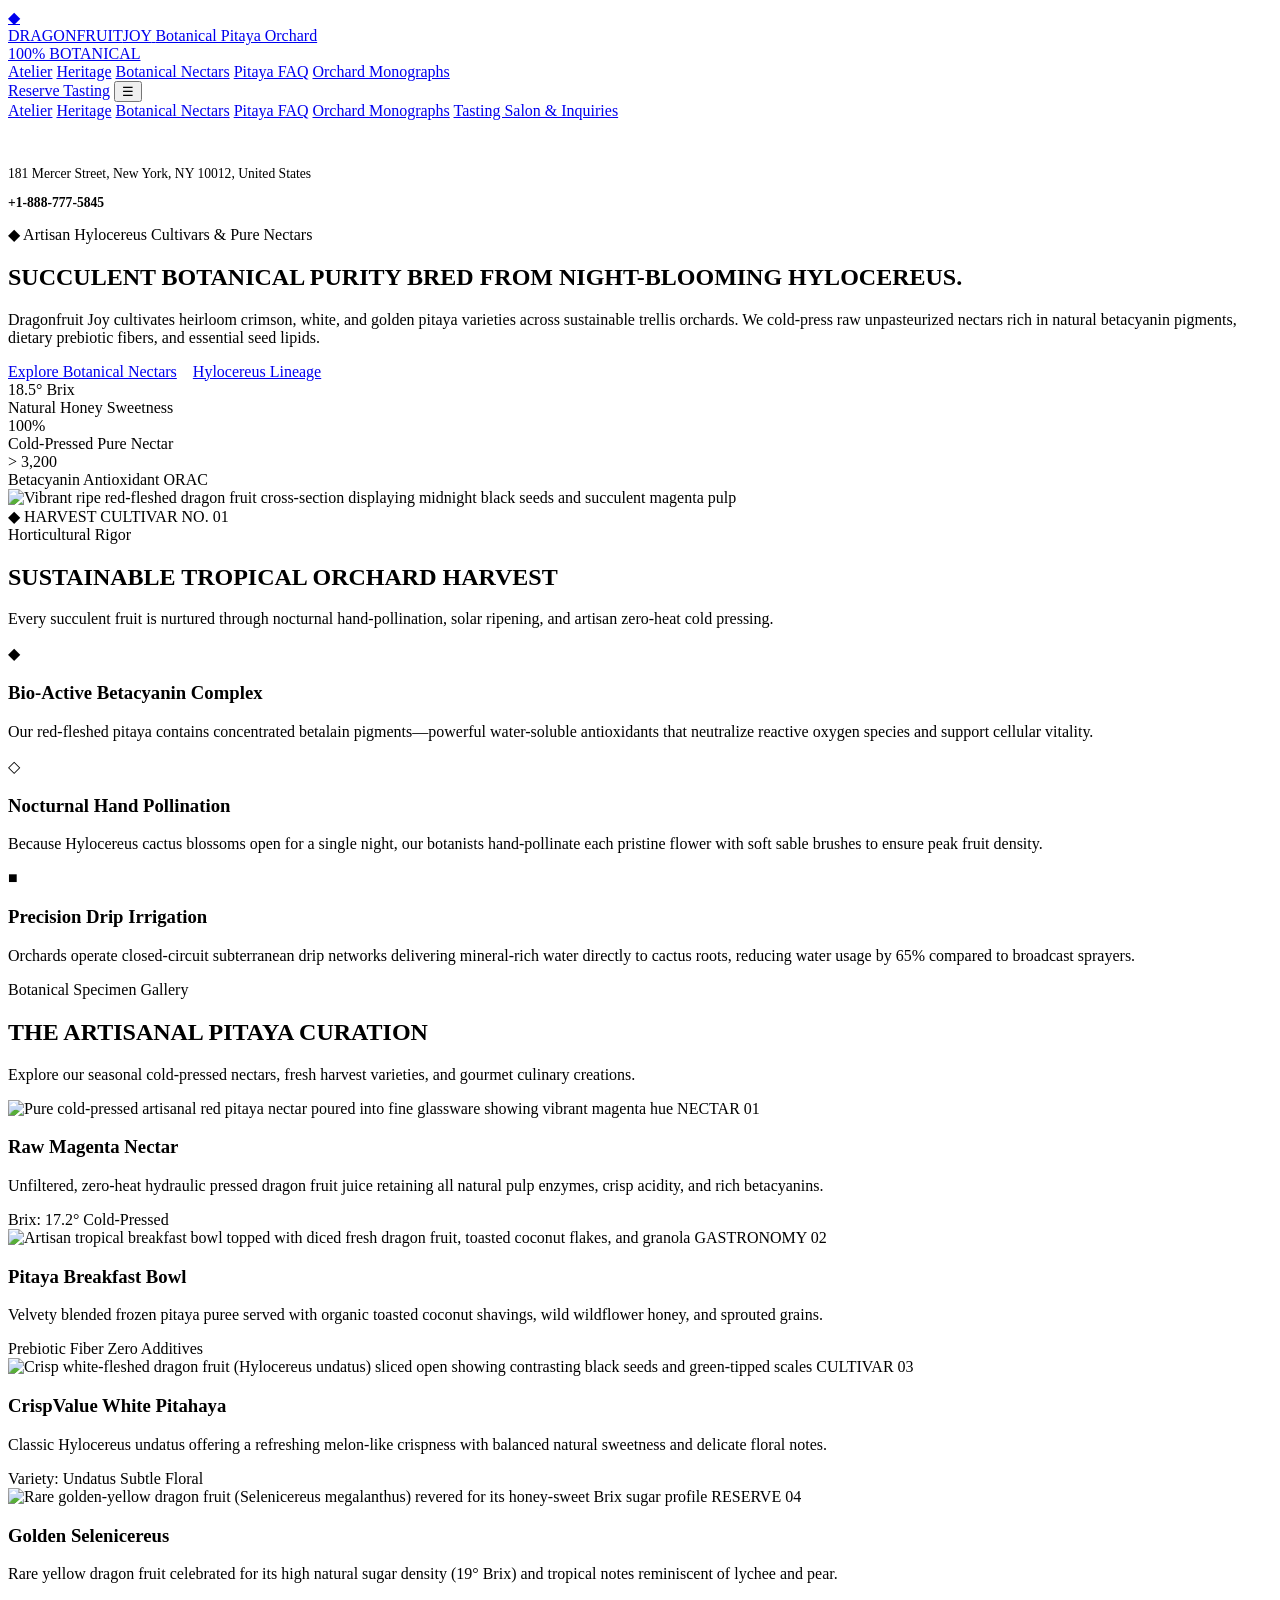
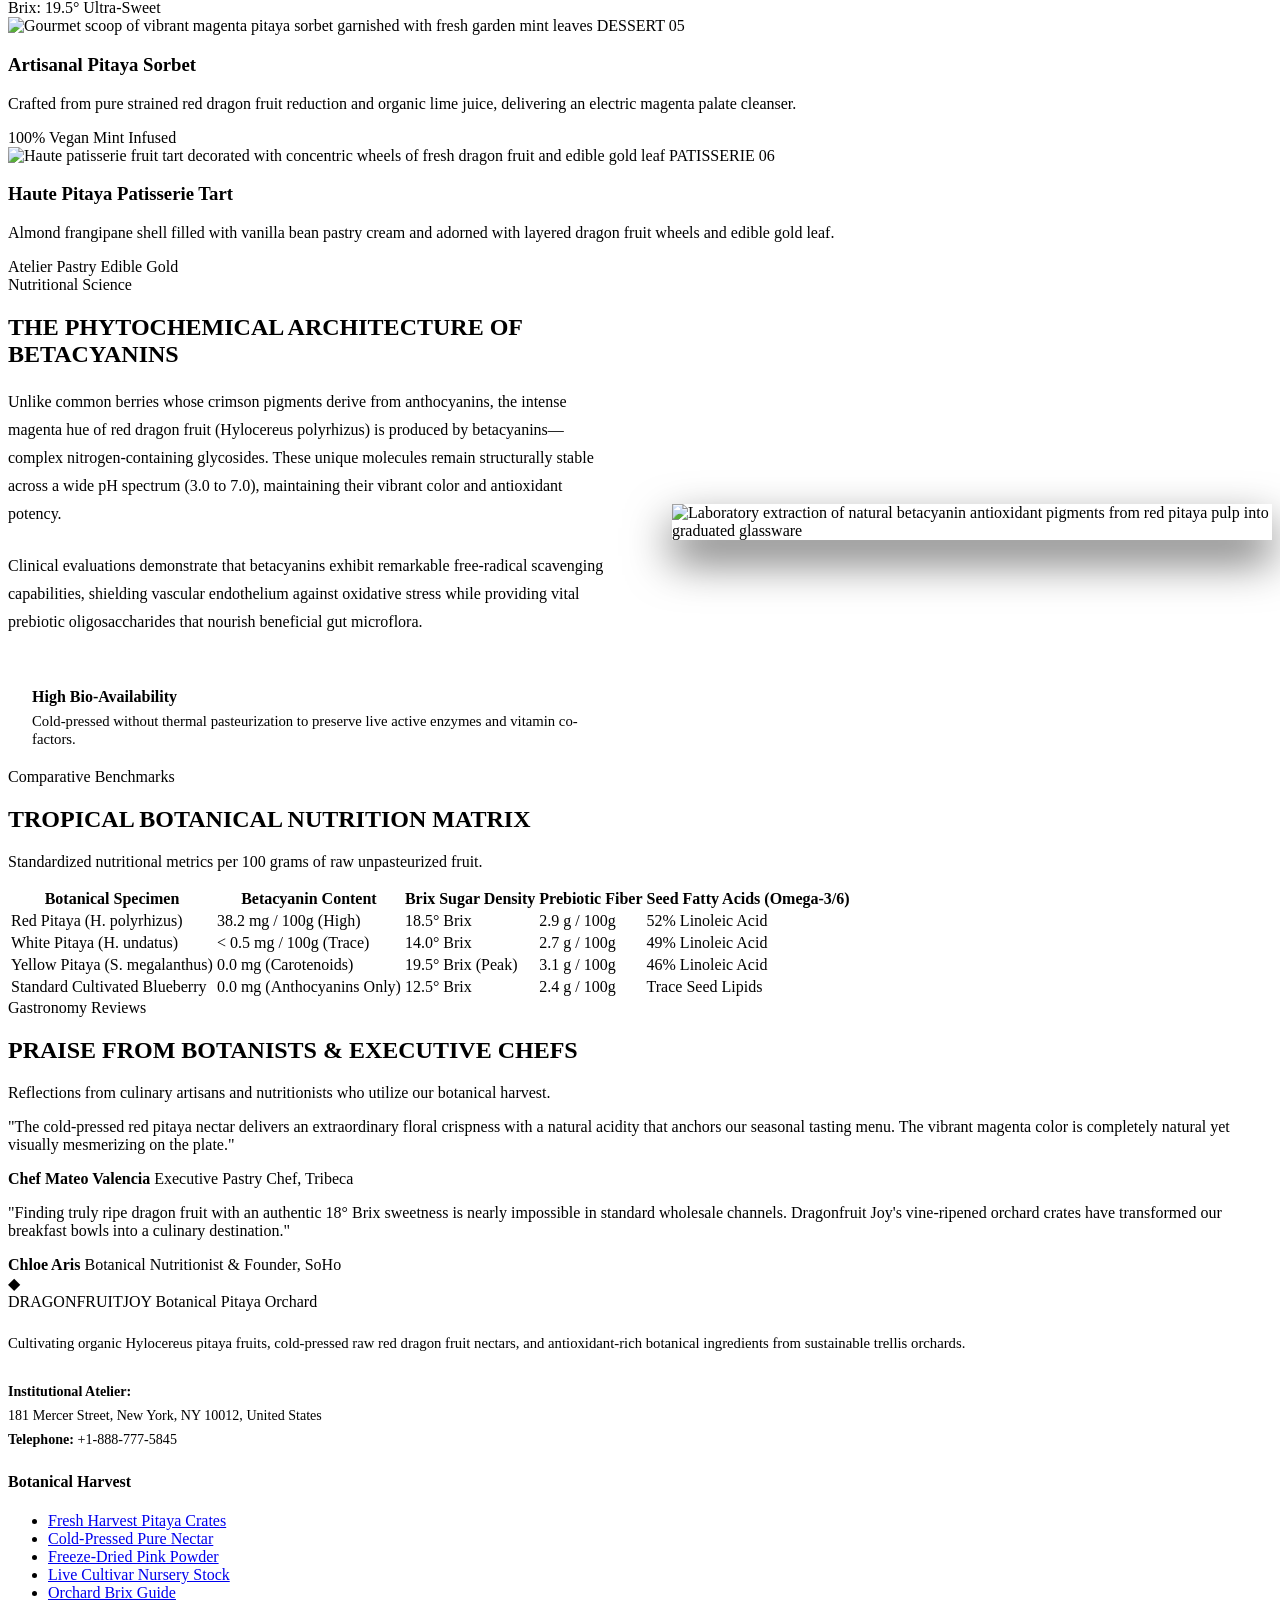
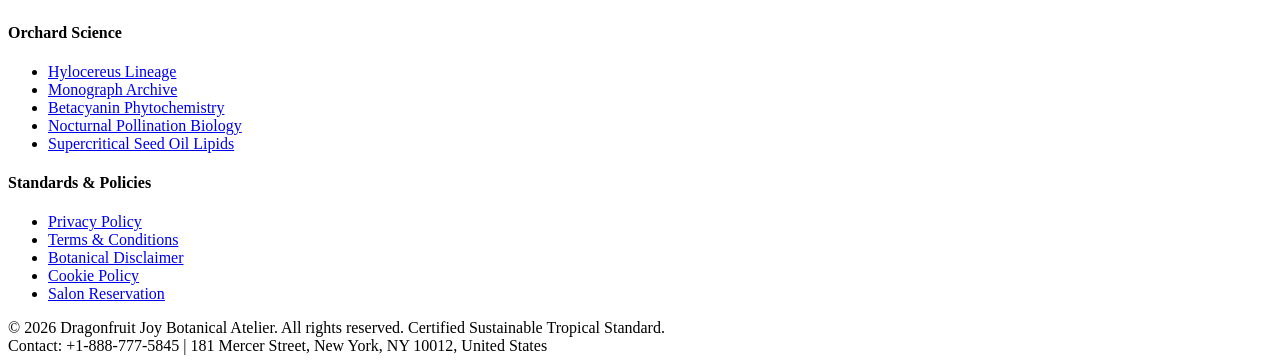
==== index.html @ 323fa417 "Add files via upload" ====
<!DOCTYPE html>
<html lang="en">
<head>
    <meta charset="UTF-8">
    <meta name="viewport" content="width=device-width, initial-scale=1.0">
    <title>Dragonfruit Joy | Organic Pitaya Nectars & Botanical Gastronomy</title>
    <meta name="description" content="Dragonfruit Joy crafts organic cold-pressed dragon fruit nectars, fresh Hylocereus pitaya harvest crates, and antioxidant-rich botanical ingredients.">
    <!-- Google tag (gtag.js) -->
<script async src="https://www.googletagmanager.com/gtag/js?id=G-0LY0HY7L01"></script>
<script>
  window.dataLayer = window.dataLayer || [];
  function gtag(){dataLayer.push(arguments);}
  gtag('js', new Date());
  gtag('config', 'G-0LY0HY7L01');
</script>
    <link rel="preconnect" href="https://fonts.googleapis.com">
    <link rel="preconnect" href="https://fonts.gstatic.com" crossorigin>
    <link href="https://fonts.googleapis.com/css2?family=Syne:wght@700;800&family=Urbanist:wght@400;500;600;700&family=Space+Mono:wght@400;700&display=swap" rel="stylesheet">
    <link rel="stylesheet" href="assets/css/style.css">
</head>
<body>
    <header class="site-header">
        <div class="container header-inner">
            <a href="index.html" class="brand-logo">
                <span class="brand-crest">&#9670;</span>
                <div class="brand-text-wrap">
                    <span class="brand-name">DRAGONFRUIT<span>JOY</span></span>
                    <span class="brand-sub">Botanical Pitaya Orchard</span>
                </div>
                <span class="brand-badge">100% BOTANICAL</span>
            </a>
            <nav class="main-nav">
                <a href="index.html" class="nav-link active">Atelier</a>
                <a href="about.html" class="nav-link ">Heritage</a>
                <a href="services.html" class="nav-link ">Botanical Nectars</a>
                <a href="faq.html" class="nav-link ">Pitaya FAQ</a>
                <a href="blog.html" class="nav-link ">Orchard Monographs</a>
            </nav>
            <div class="header-actions">
                <a href="contact.html" class="btn btn-primary">Reserve Tasting</a>
                <button class="drawer-toggle" id="drawer-toggle" aria-label="Toggle navigation">&#9776;</button>
            </div>
        </div>
    </header>
    <div class="mobile-drawer" id="mobile-drawer">
        <a href="index.html">Atelier</a>
        <a href="about.html">Heritage</a>
        <a href="services.html">Botanical Nectars</a>
        <a href="faq.html">Pitaya FAQ</a>
        <a href="blog.html">Orchard Monographs</a>
        <a href="contact.html">Tasting Salon & Inquiries</a>
        <div style="margin-top: auto; padding-top: 2rem; border-top: 1px solid var(--color-border);">
            <p style="font-size: 0.85rem; color: var(--color-text-muted);">181 Mercer Street, New York, NY 10012, United States</p>
            <p style="font-size: 0.85rem; color: var(--color-magenta-glow); margin-top: 0.5rem; font-weight: 700;">+1-888-777-5845</p>
        </div>
    </div>
<main>
    <section class="hero-section">
        <div class="container hero-grid">
            <div>
                <div class="hero-tag">&#9670; Artisan Hylocereus Cultivars & Pure Nectars</div>
                <h1 class="hero-title">SUCCULENT BOTANICAL PURITY BRED FROM <span>NIGHT-BLOOMING HYLOCEREUS</span>.</h1>
                <p class="hero-lead">
                    Dragonfruit Joy cultivates heirloom crimson, white, and golden pitaya varieties across sustainable trellis orchards. We cold-press raw unpasteurized nectars rich in natural betacyanin pigments, dietary prebiotic fibers, and essential seed lipids.
                </p>
                <div style="display: flex; gap: 1rem; flex-wrap: wrap;">
                    <a href="services.html" class="btn btn-primary">Explore Botanical Nectars</a>
                    <a href="about.html" class="btn btn-outline">Hylocereus Lineage</a>
                </div>
                <div class="hero-stats">
                    <div>
                        <div class="stat-number">18.5° Brix</div>
                        <div class="stat-label">Natural Honey Sweetness</div>
                    </div>
                    <div>
                        <div class="stat-number">100%</div>
                        <div class="stat-label">Cold-Pressed Pure Nectar</div>
                    </div>
                    <div>
                        <div class="stat-number">&gt; 3,200</div>
                        <div class="stat-label">Betacyanin Antioxidant ORAC</div>
                    </div>
                </div>
            </div>
            <div class="hero-media">
                <div class="hero-image-wrap">
                    <img src="assets/images/pitaya-hero-cross-section.jpg" alt="Vibrant ripe red-fleshed dragon fruit cross-section displaying midnight black seeds and succulent magenta pulp">
                    <div class="hero-badge-overlay">&#9670; HARVEST CULTIVAR NO. 01</div>
                </div>
            </div>
        </div>
    </section>

    <!-- Botanical Pillars -->
    <section class="section">
        <div class="container">
            <div class="section-header">
                <div class="section-tag">Horticultural Rigor</div>
                <h2 class="section-title">SUSTAINABLE TROPICAL ORCHARD HARVEST</h2>
                <p>Every succulent fruit is nurtured through nocturnal hand-pollination, solar ripening, and artisan zero-heat cold pressing.</p>
            </div>
            <div class="card-grid-3">
                <div class="feature-pillar">
                    <div class="pillar-icon">&#9670;</div>
                    <h3 class="pillar-title">Bio-Active Betacyanin Complex</h3>
                    <p class="pillar-text">Our red-fleshed pitaya contains concentrated betalain pigments—powerful water-soluble antioxidants that neutralize reactive oxygen species and support cellular vitality.</p>
                </div>
                <div class="feature-pillar">
                    <div class="pillar-icon">&#9671;</div>
                    <h3 class="pillar-title">Nocturnal Hand Pollination</h3>
                    <p class="pillar-text">Because Hylocereus cactus blossoms open for a single night, our botanists hand-pollinate each pristine flower with soft sable brushes to ensure peak fruit density.</p>
                </div>
                <div class="feature-pillar">
                    <div class="pillar-icon">&#9632;</div>
                    <h3 class="pillar-title">Precision Drip Irrigation</h3>
                    <p class="pillar-text">Orchards operate closed-circuit subterranean drip networks delivering mineral-rich water directly to cactus roots, reducing water usage by 65% compared to broadcast sprayers.</p>
                </div>
            </div>
        </div>
    </section>

    <!-- Specimen Showcase Gallery (6 Real Images) -->
    <section class="section section-darker">
        <div class="container">
            <div class="section-header">
                <div class="section-tag">Botanical Specimen Gallery</div>
                <h2 class="section-title">THE ARTISANAL PITAYA CURATION</h2>
                <p>Explore our seasonal cold-pressed nectars, fresh harvest varieties, and gourmet culinary creations.</p>
            </div>
            <div class="card-grid-3">
                <div class="specimen-card">
                    <div class="specimen-media">
                        <img src="assets/images/pitaya-cold-pressed-nectar.jpg" alt="Pure cold-pressed artisanal red pitaya nectar poured into fine glassware showing vibrant magenta hue">
                        <span class="specimen-tag">NECTAR 01</span>
                    </div>
                    <div class="specimen-body">
                        <h3 class="specimen-title">Raw Magenta Nectar</h3>
                        <p class="specimen-desc">Unfiltered, zero-heat hydraulic pressed dragon fruit juice retaining all natural pulp enzymes, crisp acidity, and rich betacyanins.</p>
                        <div class="specimen-footer">
                            <span>Brix: 17.2°</span>
                            <span>Cold-Pressed</span>
                        </div>
                    </div>
                </div>

                <div class="specimen-card">
                    <div class="specimen-media">
                        <img src="assets/images/pitaya-smoothie-bowl-granola.jpg" alt="Artisan tropical breakfast bowl topped with diced fresh dragon fruit, toasted coconut flakes, and granola">
                        <span class="specimen-tag">GASTRONOMY 02</span>
                    </div>
                    <div class="specimen-body">
                        <h3 class="specimen-title">Pitaya Breakfast Bowl</h3>
                        <p class="specimen-desc">Velvety blended frozen pitaya puree served with organic toasted coconut shavings, wild wildflower honey, and sprouted grains.</p>
                        <div class="specimen-footer">
                            <span>Prebiotic Fiber</span>
                            <span>Zero Additives</span>
                        </div>
                    </div>
                </div>

                <div class="specimen-card">
                    <div class="specimen-media">
                        <img src="assets/images/pitaya-white-fleshed-variety.jpg" alt="Crisp white-fleshed dragon fruit (Hylocereus undatus) sliced open showing contrasting black seeds and green-tipped scales">
                        <span class="specimen-tag">CULTIVAR 03</span>
                    </div>
                    <div class="specimen-body">
                        <h3 class="specimen-title">CrispValue White Pitahaya</h3>
                        <p class="specimen-desc">Classic Hylocereus undatus offering a refreshing melon-like crispness with balanced natural sweetness and delicate floral notes.</p>
                        <div class="specimen-footer">
                            <span>Variety: Undatus</span>
                            <span>Subtle Floral</span>
                        </div>
                    </div>
                </div>

                <div class="specimen-card">
                    <div class="specimen-media">
                        <img src="assets/images/pitaya-yellow-hylocereus.jpg" alt="Rare golden-yellow dragon fruit (Selenicereus megalanthus) revered for its honey-sweet Brix sugar profile">
                        <span class="specimen-tag">RESERVE 04</span>
                    </div>
                    <div class="specimen-body">
                        <h3 class="specimen-title">Golden Selenicereus</h3>
                        <p class="specimen-desc">Rare yellow dragon fruit celebrated for its high natural sugar density (19° Brix) and tropical notes reminiscent of lychee and pear.</p>
                        <div class="specimen-footer">
                            <span>Brix: 19.5°</span>
                            <span>Ultra-Sweet</span>
                        </div>
                    </div>
                </div>

                <div class="specimen-card">
                    <div class="specimen-media">
                        <img src="assets/images/pitaya-artisanal-sorbet-scoop.jpg" alt="Gourmet scoop of vibrant magenta pitaya sorbet garnished with fresh garden mint leaves">
                        <span class="specimen-tag">DESSERT 05</span>
                    </div>
                    <div class="specimen-body">
                        <h3 class="specimen-title">Artisanal Pitaya Sorbet</h3>
                        <p class="specimen-desc">Crafted from pure strained red dragon fruit reduction and organic lime juice, delivering an electric magenta palate cleanser.</p>
                        <div class="specimen-footer">
                            <span>100% Vegan</span>
                            <span>Mint Infused</span>
                        </div>
                    </div>
                </div>

                <div class="specimen-card">
                    <div class="specimen-media">
                        <img src="assets/images/pitaya-culinary-tart-pastry.jpg" alt="Haute patisserie fruit tart decorated with concentric wheels of fresh dragon fruit and edible gold leaf">
                        <span class="specimen-tag">PATISSERIE 06</span>
                    </div>
                    <div class="specimen-body">
                        <h3 class="specimen-title">Haute Pitaya Patisserie Tart</h3>
                        <p class="specimen-desc">Almond frangipane shell filled with vanilla bean pastry cream and adorned with layered dragon fruit wheels and edible gold leaf.</p>
                        <div class="specimen-footer">
                            <span>Atelier Pastry</span>
                            <span>Edible Gold</span>
                        </div>
                    </div>
                </div>
            </div>
        </div>
    </section>

    <!-- Phytochemical Kinetics -->
    <section class="section">
        <div class="container" style="display: grid; grid-template-columns: 1fr 1fr; gap: 4rem; align-items: center;">
            <div>
                <div class="section-tag">Nutritional Science</div>
                <h2 class="section-title">THE PHYTOCHEMICAL ARCHITECTURE OF BETACYANINS</h2>
                <p style="margin-bottom: 1.5rem; line-height: 1.75;">
                    Unlike common berries whose crimson pigments derive from anthocyanins, the intense magenta hue of red dragon fruit (Hylocereus polyrhizus) is produced by betacyanins—complex nitrogen-containing glycosides. These unique molecules remain structurally stable across a wide pH spectrum (3.0 to 7.0), maintaining their vibrant color and antioxidant potency.
                </p>
                <p style="margin-bottom: 2rem; line-height: 1.75;">
                    Clinical evaluations demonstrate that betacyanins exhibit remarkable free-radical scavenging capabilities, shielding vascular endothelium against oxidative stress while providing vital prebiotic oligosaccharides that nourish beneficial gut microflora.
                </p>
                <div style="border-left: 3px solid var(--color-magenta); padding-left: 1.5rem; background: var(--color-surface-card); padding: 1.25rem 1.5rem; border-radius: 0 var(--radius-sm) var(--radius-sm) 0;">
                    <strong style="color: var(--color-blossom-cream); display: block; margin-bottom: 0.4rem;">High Bio-Availability</strong>
                    <span style="font-size: 0.92rem; color: var(--color-text-muted);">Cold-pressed without thermal pasteurization to preserve live active enzymes and vitamin co-factors.</span>
                </div>
            </div>
            <div>
                <img src="assets/images/pitaya-betacyanin-pigments.jpg" alt="Laboratory extraction of natural betacyanin antioxidant pigments from red pitaya pulp into graduated glassware" style="border-radius: var(--radius-md); border: 1px solid var(--color-border); box-shadow: 0 20px 45px rgba(0,0,0,0.6);">
            </div>
        </div>
    </section>

    <!-- Benchmarks Spec Table -->
    <section class="section section-darker">
        <div class="container">
            <div class="section-header">
                <div class="section-tag">Comparative Benchmarks</div>
                <h2 class="section-title">TROPICAL BOTANICAL NUTRITION MATRIX</h2>
                <p>Standardized nutritional metrics per 100 grams of raw unpasteurized fruit.</p>
            </div>
            <div class="spec-table-wrap">
                <table class="spec-table">
                    <thead>
                        <tr>
                            <th>Botanical Specimen</th>
                            <th>Betacyanin Content</th>
                            <th>Brix Sugar Density</th>
                            <th>Prebiotic Fiber</th>
                            <th>Seed Fatty Acids (Omega-3/6)</th>
                        </tr>
                    </thead>
                    <tbody>
                        <tr>
                            <td>Red Pitaya (H. polyrhizus)</td>
                            <td>38.2 mg / 100g (High)</td>
                            <td>18.5° Brix</td>
                            <td>2.9 g / 100g</td>
                            <td>52% Linoleic Acid</td>
                        </tr>
                        <tr>
                            <td>White Pitaya (H. undatus)</td>
                            <td>&lt; 0.5 mg / 100g (Trace)</td>
                            <td>14.0° Brix</td>
                            <td>2.7 g / 100g</td>
                            <td>49% Linoleic Acid</td>
                        </tr>
                        <tr>
                            <td>Yellow Pitaya (S. megalanthus)</td>
                            <td>0.0 mg (Carotenoids)</td>
                            <td>19.5° Brix (Peak)</td>
                            <td>3.1 g / 100g</td>
                            <td>46% Linoleic Acid</td>
                        </tr>
                        <tr>
                            <td>Standard Cultivated Blueberry</td>
                            <td>0.0 mg (Anthocyanins Only)</td>
                            <td>12.5° Brix</td>
                            <td>2.4 g / 100g</td>
                            <td>Trace Seed Lipids</td>
                        </tr>
                    </tbody>
                </table>
            </div>
        </div>
    </section>

    <!-- Client Testimonials & Orchard Reviews -->
    <section class="section">
        <div class="container">
            <div class="section-header">
                <div class="section-tag">Gastronomy Reviews</div>
                <h2 class="section-title">PRAISE FROM BOTANISTS & EXECUTIVE CHEFS</h2>
                <p>Reflections from culinary artisans and nutritionists who utilize our botanical harvest.</p>
            </div>
            <div class="card-grid-2">
                <div class="review-card">
                    <p class="review-quote">"The cold-pressed red pitaya nectar delivers an extraordinary floral crispness with a natural acidity that anchors our seasonal tasting menu. The vibrant magenta color is completely natural yet visually mesmerizing on the plate."</p>
                    <div class="review-author">
                        <strong>Chef Mateo Valencia</strong>
                        <span>Executive Pastry Chef, Tribeca</span>
                    </div>
                </div>
                <div class="review-card">
                    <p class="review-quote">"Finding truly ripe dragon fruit with an authentic 18° Brix sweetness is nearly impossible in standard wholesale channels. Dragonfruit Joy's vine-ripened orchard crates have transformed our breakfast bowls into a culinary destination."</p>
                    <div class="review-author">
                        <strong>Chloe Aris</strong>
                        <span>Botanical Nutritionist & Founder, SoHo</span>
                    </div>
                </div>
            </div>
        </div>
    </section>
</main>
    <footer class="site-footer">
        <div class="container footer-grid">
            <div>
                <div class="brand-logo" style="margin-bottom: 1.25rem;">
                    <span class="brand-crest">&#9670;</span>
                    <div class="brand-text-wrap">
                        <span class="brand-name">DRAGONFRUIT<span>JOY</span></span>
                        <span class="brand-sub">Botanical Pitaya Orchard</span>
                    </div>
                </div>
                <p style="font-size: 0.92rem; margin-bottom: 1.5rem; line-height: 1.7;">
                    Cultivating organic Hylocereus pitaya fruits, cold-pressed raw red dragon fruit nectars, and antioxidant-rich botanical ingredients from sustainable trellis orchards.
                </p>
                <div style="font-size: 0.88rem; line-height: 1.7; color: var(--color-text-muted);">
                    <strong>Institutional Atelier:</strong><br>
                    181 Mercer Street, New York, NY 10012, United States<br>
                    <strong>Telephone:</strong> +1-888-777-5845
                </div>
            </div>
            <div>
                <h4 class="footer-title">Botanical Harvest</h4>
                <ul class="footer-links">
                    <li><a href="services.html">Fresh Harvest Pitaya Crates</a></li>
                    <li><a href="services.html">Cold-Pressed Pure Nectar</a></li>
                    <li><a href="services.html">Freeze-Dried Pink Powder</a></li>
                    <li><a href="services.html">Live Cultivar Nursery Stock</a></li>
                    <li><a href="faq.html">Orchard Brix Guide</a></li>
                </ul>
            </div>
            <div>
                <h4 class="footer-title">Orchard Science</h4>
                <ul class="footer-links">
                    <li><a href="about.html">Hylocereus Lineage</a></li>
                    <li><a href="blog.html">Monograph Archive</a></li>
                    <li><a href="blog/blog-1.html">Betacyanin Phytochemistry</a></li>
                    <li><a href="blog/blog-2.html">Nocturnal Pollination Biology</a></li>
                    <li><a href="blog/blog-3.html">Supercritical Seed Oil Lipids</a></li>
                </ul>
            </div>
            <div>
                <h4 class="footer-title">Standards & Policies</h4>
                <ul class="footer-links">
                    <li><a href="privacy-policy.html">Privacy Policy</a></li>
                    <li><a href="terms-and-conditions.html">Terms & Conditions</a></li>
                    <li><a href="disclaimer.html">Botanical Disclaimer</a></li>
                    <li><a href="cookie-policy.html">Cookie Policy</a></li>
                    <li><a href="contact.html">Salon Reservation</a></li>
                </ul>
            </div>
        </div>
        <div class="container footer-bottom">
            <div>&copy; 2026 Dragonfruit Joy Botanical Atelier. All rights reserved. Certified Sustainable Tropical Standard.</div>
            <div>Contact: +1-888-777-5845 | 181 Mercer Street, New York, NY 10012, United States</div>
        </div>
    </footer>
<script src="assets/js/main.js"></script>
</body>
</html>
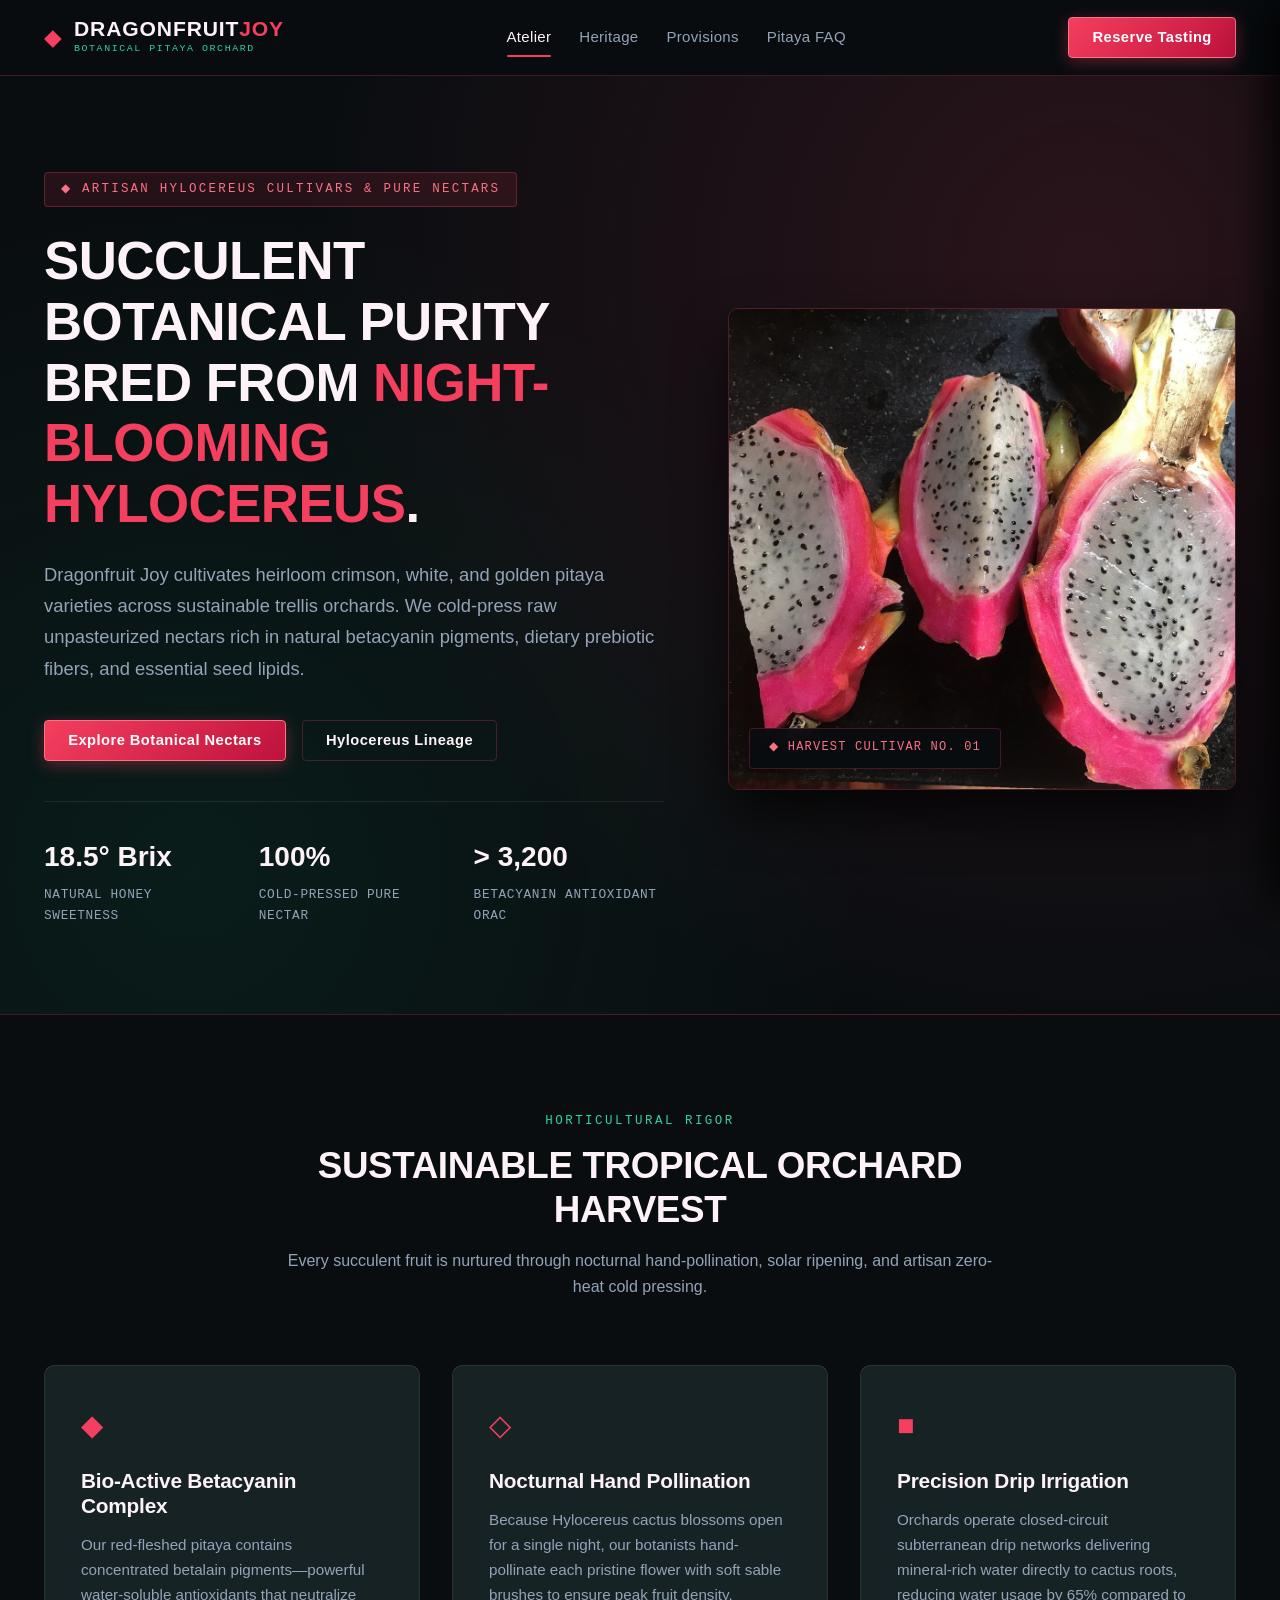
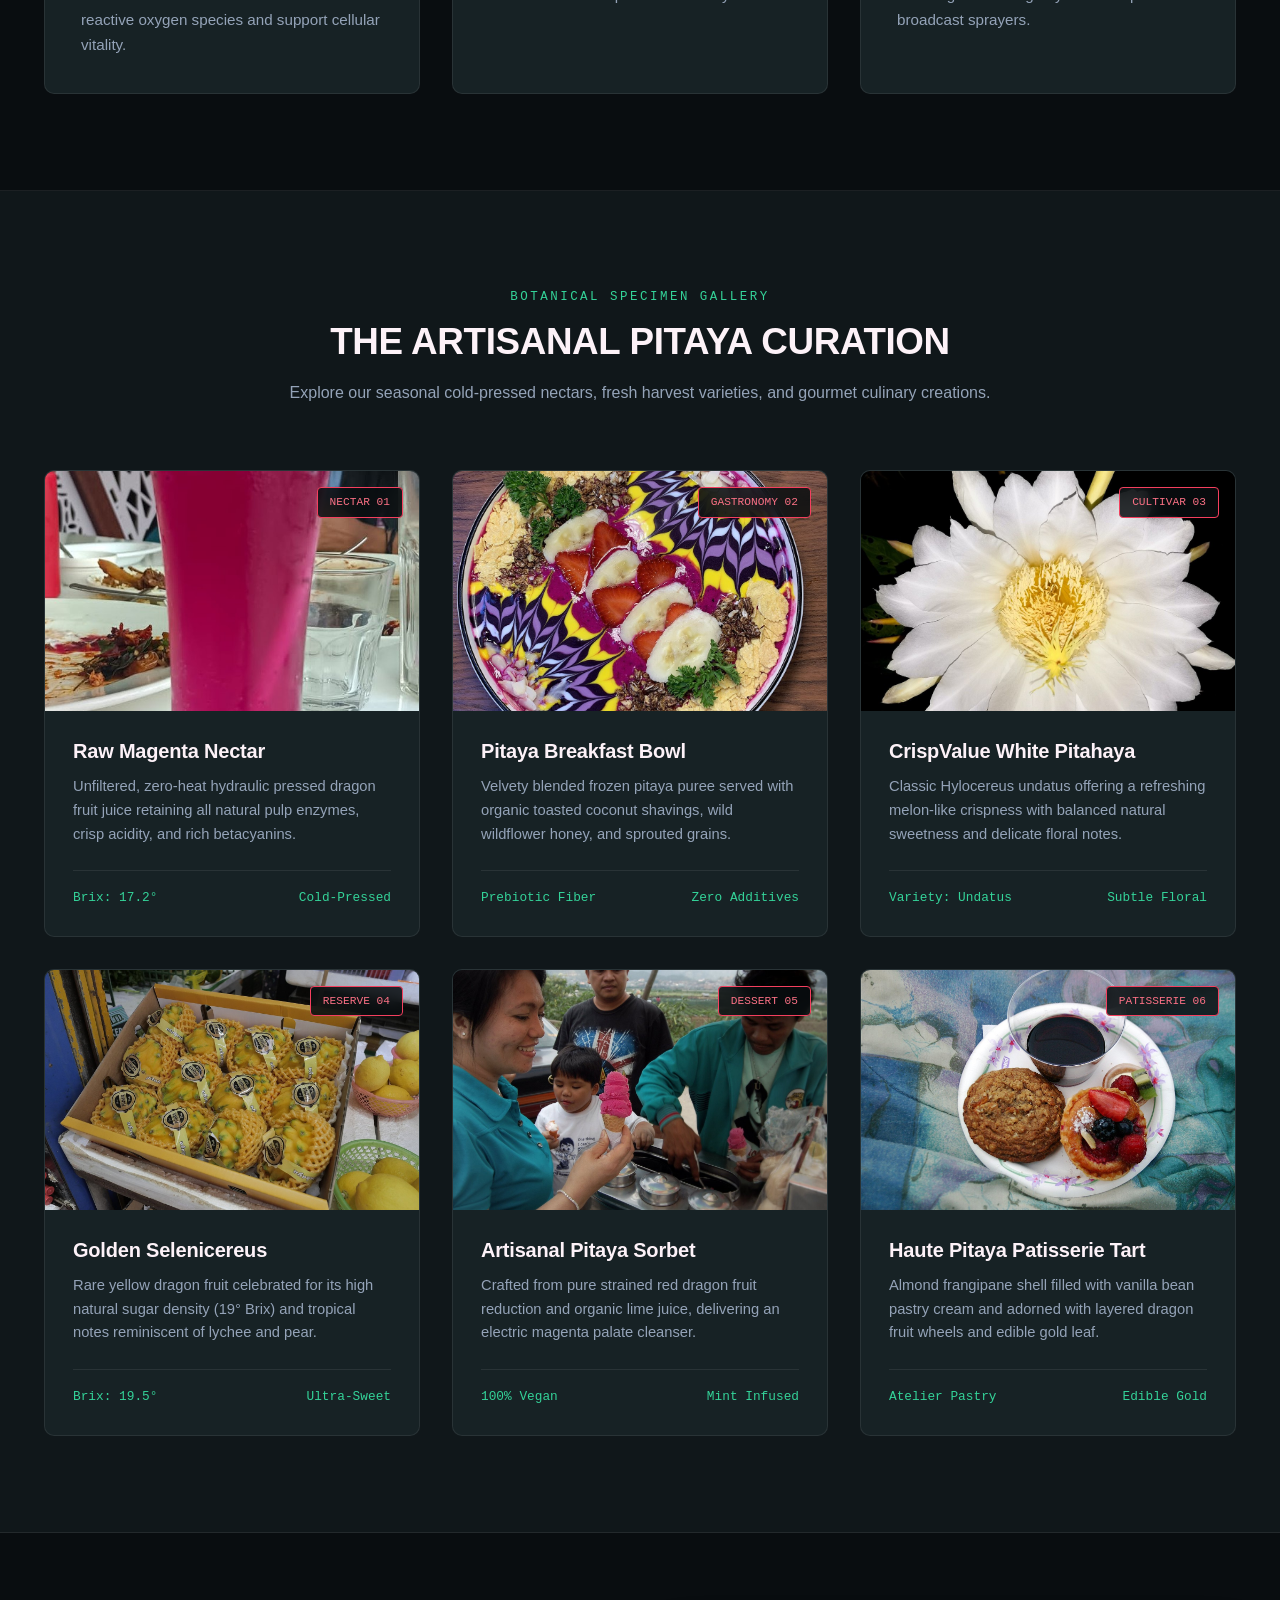
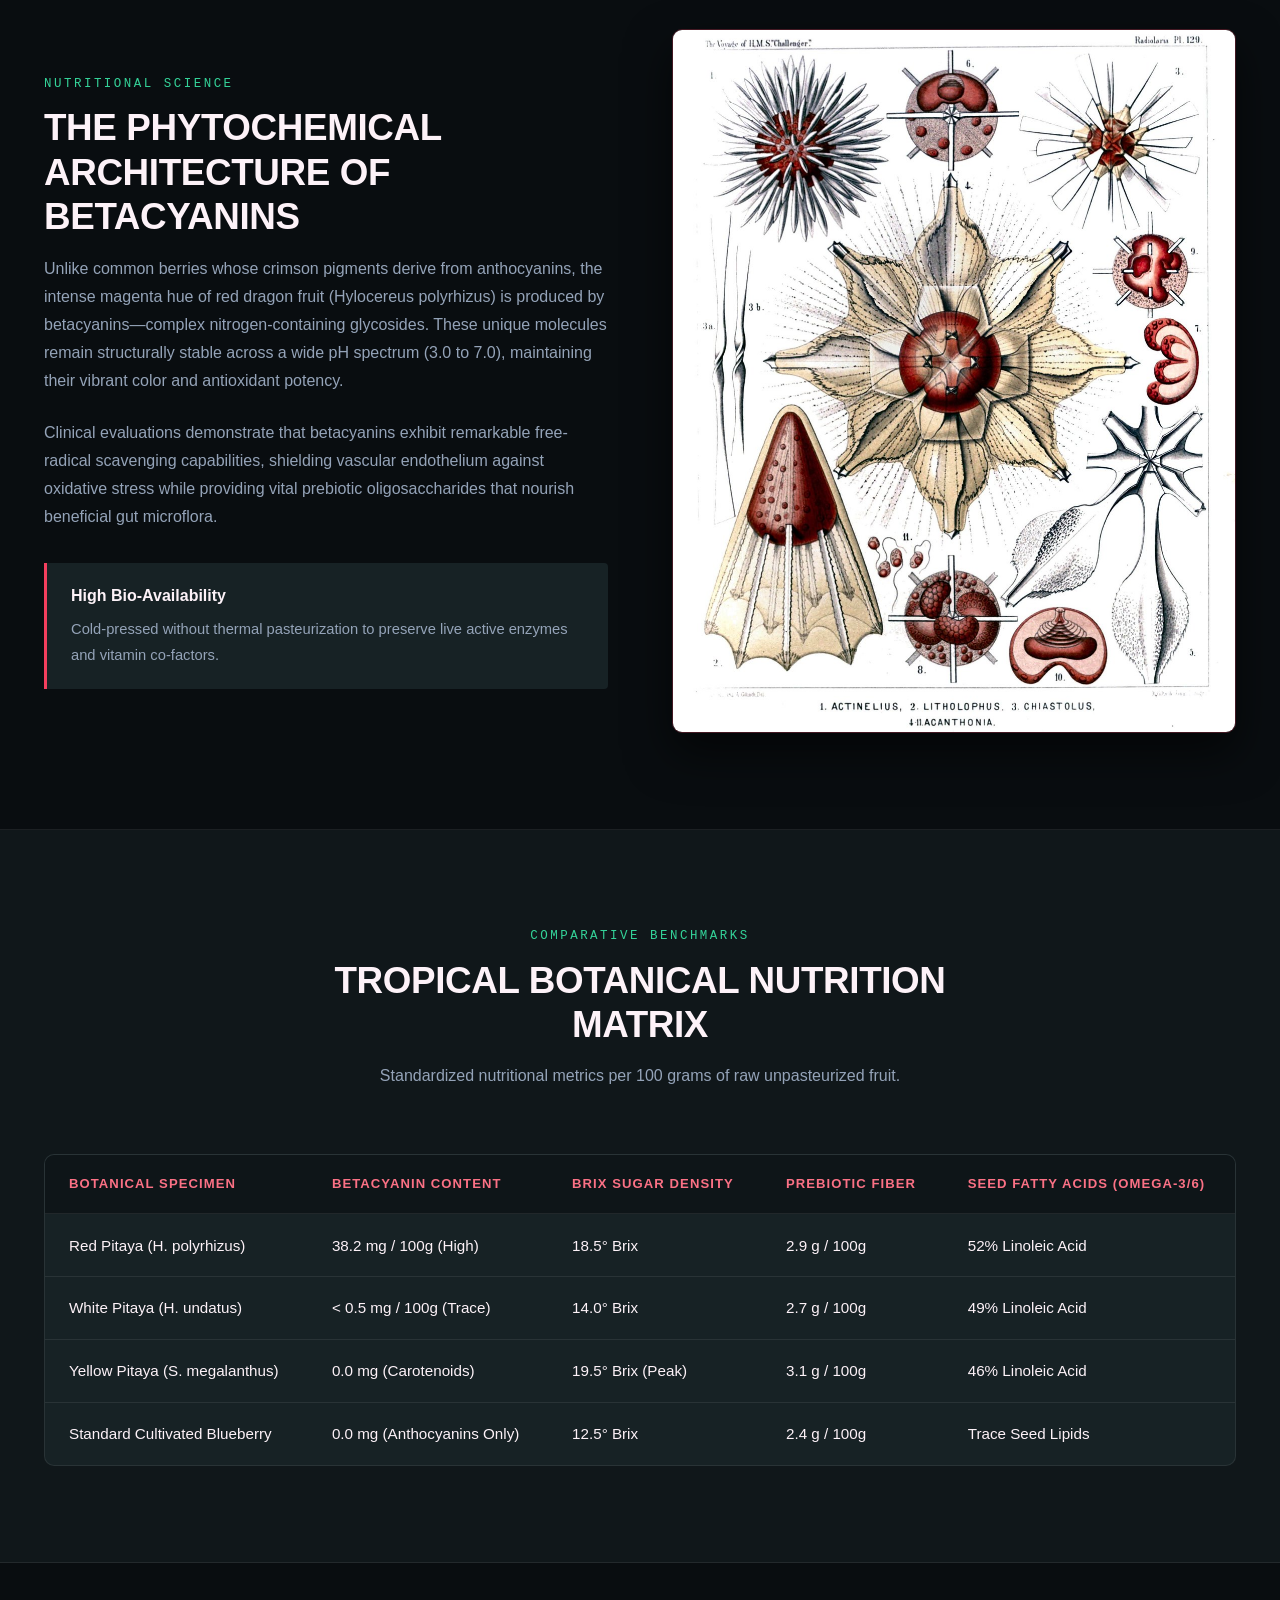
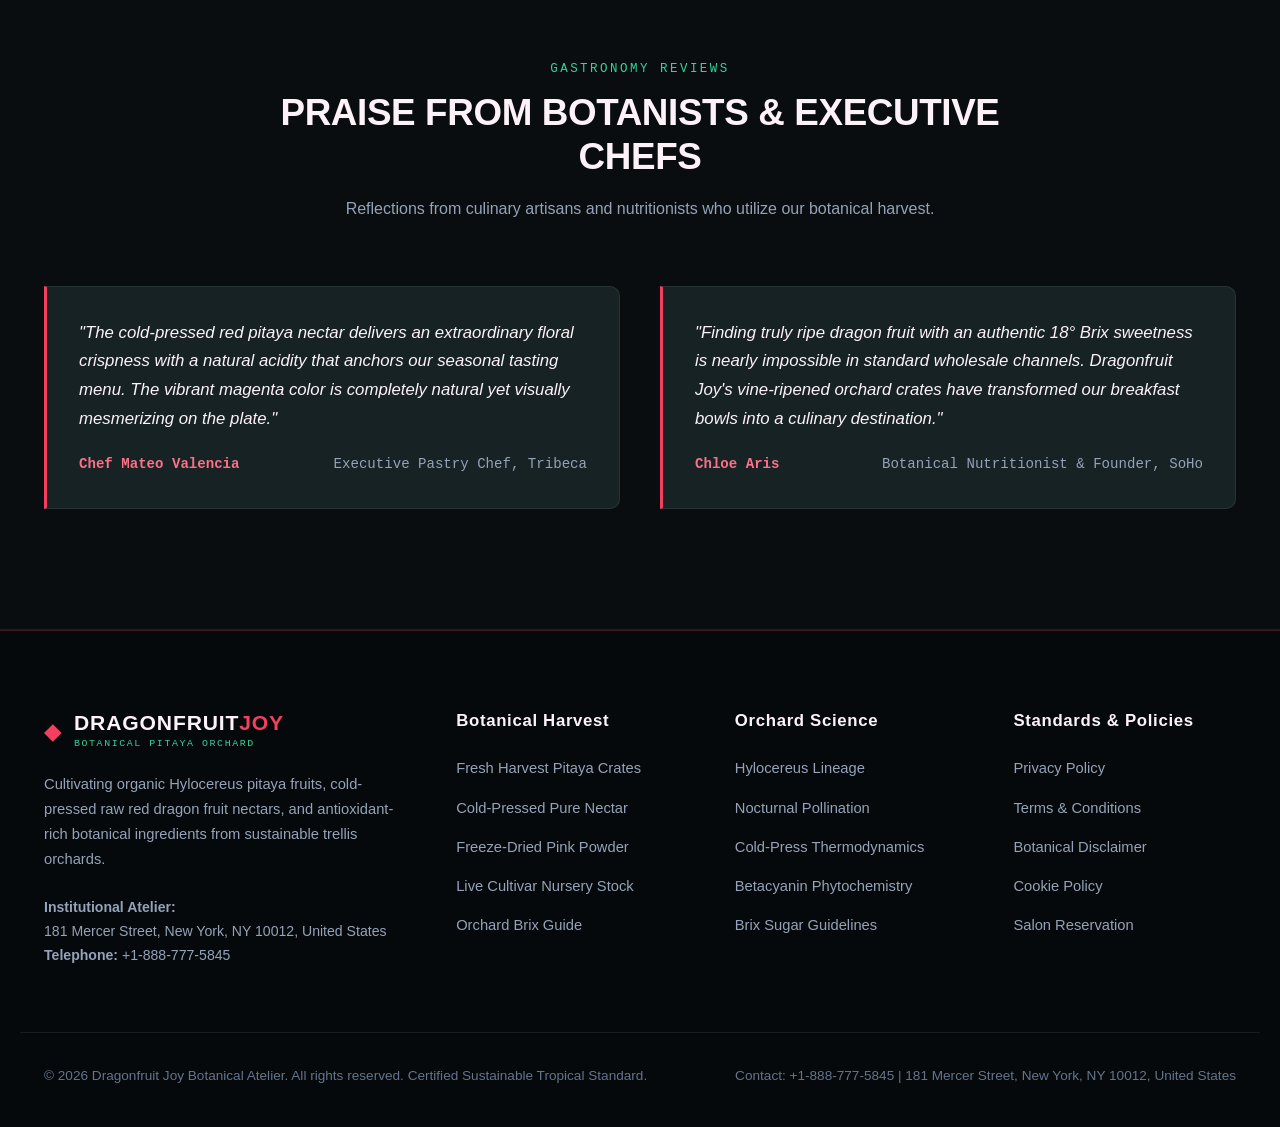
==== commit af343767: "Add files via upload" ====
--- a/index.html
+++ b/index.html
@@ -32,9 +32,8 @@
             <nav class="main-nav">
                 <a href="index.html" class="nav-link active">Atelier</a>
                 <a href="about.html" class="nav-link ">Heritage</a>
-                <a href="services.html" class="nav-link ">Botanical Nectars</a>
+                <a href="services.html" class="nav-link ">Provisions</a>
                 <a href="faq.html" class="nav-link ">Pitaya FAQ</a>
-                <a href="blog.html" class="nav-link ">Orchard Monographs</a>
             </nav>
             <div class="header-actions">
                 <a href="contact.html" class="btn btn-primary">Reserve Tasting</a>
@@ -43,16 +42,20 @@
         </div>
     </header>
     <div class="mobile-drawer" id="mobile-drawer">
-        <a href="index.html">Atelier</a>
-        <a href="about.html">Heritage</a>
-        <a href="services.html">Botanical Nectars</a>
-        <a href="faq.html">Pitaya FAQ</a>
-        <a href="blog.html">Orchard Monographs</a>
-        <a href="contact.html">Tasting Salon & Inquiries</a>
-        <div style="margin-top: auto; padding-top: 2rem; border-top: 1px solid var(--color-border);">
-            <p style="font-size: 0.85rem; color: var(--color-text-muted);">181 Mercer Street, New York, NY 10012, United States</p>
-            <p style="font-size: 0.85rem; color: var(--color-magenta-glow); margin-top: 0.5rem; font-weight: 700;">+1-888-777-5845</p>
-        </div>
+        <div style="display: flex; justify-content: space-between; align-items: center; padding-bottom: 1.25rem; border-bottom: 1px solid var(--color-border-subtle); margin-bottom: 0.5rem;">
+            <span style="font-family: var(--font-heading); font-size: 1.2rem; color: #fff; font-weight: 700;">DRAGONFRUIT <span style="color: var(--color-magenta); font-style: italic;">JOY</span></span>
+            <button class="drawer-close" id="drawer-close" aria-label="Close Menu" style="background: none; border: none; color: var(--color-text-muted); font-size: 1.8rem; cursor: pointer; line-height: 1; padding: 0 0.25rem;">&times;</button>
+        </div>
+        <a href="index.html" class="active">Atelier Overview</a>
+        <a href="about.html" class="">Hylocereus Heritage</a>
+        <a href="services.html" class="">Botanical Provisions</a>
+        <a href="faq.html" class="">Pitaya FAQ</a>
+        <a href="contact.html" class="" style="color: var(--color-magenta-glow); font-weight: 600;">Reserve Tasting Flight &rarr;</a>
+        <div style="margin-top: auto; padding-top: 1.5rem; border-top: 1px solid var(--color-border);">
+            <p style="font-size: 0.82rem; color: var(--color-text-muted); line-height: 1.5; margin: 0;">181 Mercer Street, New York, NY 10012, United States</p>
+            <p style="color: var(--color-magenta-glow); margin-top: 0.5rem; font-weight: 700; font-size: 0.95rem;">+1-888-777-5845</p>
+        </div>
+    </div>
     </div>
 <main>
     <section class="hero-section">
@@ -358,10 +361,10 @@
                 <h4 class="footer-title">Orchard Science</h4>
                 <ul class="footer-links">
                     <li><a href="about.html">Hylocereus Lineage</a></li>
-                    <li><a href="blog.html">Monograph Archive</a></li>
-                    <li><a href="blog/blog-1.html">Betacyanin Phytochemistry</a></li>
-                    <li><a href="blog/blog-2.html">Nocturnal Pollination Biology</a></li>
-                    <li><a href="blog/blog-3.html">Supercritical Seed Oil Lipids</a></li>
+                    <li><a href="about.html">Nocturnal Pollination</a></li>
+                    <li><a href="services.html">Cold-Press Thermodynamics</a></li>
+                    <li><a href="faq.html">Betacyanin Phytochemistry</a></li>
+                    <li><a href="faq.html">Brix Sugar Guidelines</a></li>
                 </ul>
             </div>
             <div>
--- a/assets/css/style.css
+++ b/assets/css/style.css
@@ -0,0 +1,825 @@
+/* Dragonfruit Joy - Neo-Tropical Botanical Design System */
+:root {
+    --color-bg-deep: #090d10;
+    --color-bg-night: #10171a;
+    --color-surface-card: #172225;
+    --color-surface-card-hover: #1f2f33;
+    --color-magenta: #f43f5e;
+    --color-magenta-glow: #fb7185;
+    --color-magenta-dark: #be123c;
+    --color-emerald: #10b981;
+    --color-emerald-glow: #34d399;
+    --color-blossom-cream: #fdf2f8;
+    --color-text-main: #fdf2f8;
+    --color-text-muted: #94a3b8;
+    --color-text-dim: #64748b;
+    --color-border: rgba(244, 63, 94, 0.25);
+    --color-border-subtle: rgba(255, 255, 255, 0.08);
+    --font-heading: 'Syne', -apple-system, BlinkMacSystemFont, sans-serif;
+    --font-body: 'Urbanist', -apple-system, BlinkMacSystemFont, sans-serif;
+    --font-mono: 'Space Mono', monospace;
+    --max-w: 1240px;
+    --header-h: 76px;
+    --radius-sm: 4px;
+    --radius-md: 10px;
+    --radius-lg: 18px;
+    --transition-fast: 0.2s cubic-bezier(0.16, 1, 0.3, 1);
+    --transition-smooth: 0.35s cubic-bezier(0.16, 1, 0.3, 1);
+}
+
+*, *::before, *::after {
+    box-sizing: border-box;
+    margin: 0;
+    padding: 0;
+}
+
+body {
+    background-color: var(--color-bg-deep);
+    color: var(--color-text-main);
+    font-family: var(--font-body);
+    line-height: 1.65;
+    -webkit-font-smoothing: antialiased;
+    overflow-x: hidden;
+}
+
+h1, h2, h3, h4, h5, h6 {
+    font-family: var(--font-heading);
+    color: var(--color-blossom-cream);
+    font-weight: 700;
+    line-height: 1.2;
+    letter-spacing: -0.01em;
+}
+
+p {
+    color: var(--color-text-muted);
+}
+
+a {
+    color: var(--color-magenta-glow);
+    text-decoration: none;
+    transition: color var(--transition-fast);
+}
+a:hover {
+    color: var(--color-blossom-cream);
+}
+
+img {
+    max-width: 100%;
+    height: auto;
+    display: block;
+}
+
+.container {
+    max-width: var(--max-w);
+    margin: 0 auto;
+    padding: 0 1.5rem;
+}
+
+/* Site Header */
+.site-header {
+    position: sticky;
+    top: 0;
+    z-index: 1000;
+    height: var(--header-h);
+    background: rgba(9, 13, 16, 0.94);
+    backdrop-filter: blur(20px);
+    -webkit-backdrop-filter: blur(20px);
+    border-bottom: 1px solid var(--color-border);
+    transition: all var(--transition-smooth);
+}
+
+.site-header.scrolled {
+    background: rgba(9, 13, 16, 0.98);
+    border-bottom-color: var(--color-magenta);
+    box-shadow: 0 10px 35px rgba(0, 0, 0, 0.65);
+}
+
+.header-inner {
+    display: flex;
+    align-items: center;
+    justify-content: space-between;
+    height: 100%;
+    gap: 1.25rem;
+    flex-wrap: nowrap;
+}
+
+.brand-logo {
+    display: flex;
+    align-items: center;
+    gap: 0.75rem;
+    text-decoration: none;
+    flex-shrink: 0;
+}
+
+.brand-crest {
+    font-size: 1.45rem;
+    color: var(--color-magenta);
+    line-height: 1;
+    flex-shrink: 0;
+}
+
+.brand-text-wrap {
+    display: flex;
+    flex-direction: column;
+    flex-shrink: 0;
+}
+
+.brand-name {
+    font-family: var(--font-heading);
+    font-size: 1.32rem;
+    font-weight: 800;
+    color: var(--color-blossom-cream);
+    letter-spacing: 0.04em;
+    line-height: 1.1;
+    white-space: nowrap;
+}
+
+.brand-name span {
+    color: var(--color-magenta);
+}
+
+.brand-sub {
+    font-family: var(--font-mono);
+    font-size: 0.62rem;
+    letter-spacing: 0.16em;
+    text-transform: uppercase;
+    color: var(--color-emerald-glow);
+    white-space: nowrap;
+    margin-top: 1px;
+}
+
+.brand-badge {
+    font-family: var(--font-mono);
+    font-size: 0.65rem;
+    padding: 2px 7px;
+    background: rgba(16, 185, 129, 0.15);
+    border: 1px solid var(--color-emerald);
+    border-radius: var(--radius-sm);
+    color: var(--color-emerald-glow);
+    margin-left: 0.2rem;
+    white-space: nowrap;
+    flex-shrink: 0;
+}
+
+.main-nav {
+    display: flex;
+    align-items: center;
+    gap: 1.75rem;
+    flex-shrink: 1;
+}
+
+.nav-link {
+    font-size: 0.94rem;
+    font-weight: 500;
+    letter-spacing: 0.02em;
+    color: var(--color-text-muted);
+    position: relative;
+    padding: 0.45rem 0;
+    text-decoration: none;
+    white-space: nowrap;
+    transition: color var(--transition-fast);
+}
+
+.nav-link:hover, .nav-link.active {
+    color: var(--color-blossom-cream);
+}
+
+.nav-link::after {
+    content: '';
+    position: absolute;
+    bottom: 0;
+    left: 0;
+    width: 0;
+    height: 2px;
+    background: var(--color-magenta);
+    transition: width var(--transition-fast);
+    border-radius: 2px;
+}
+
+.nav-link:hover::after, .nav-link.active::after {
+    width: 100%;
+}
+
+.header-actions {
+    display: flex;
+    align-items: center;
+    gap: 1rem;
+    flex-shrink: 0;
+}
+
+/* Buttons */
+.btn {
+    display: inline-flex;
+    align-items: center;
+    justify-content: center;
+    gap: 0.5rem;
+    padding: 0.68rem 1.45rem;
+    font-family: var(--font-body);
+    font-size: 0.92rem;
+    font-weight: 600;
+    letter-spacing: 0.03em;
+    border-radius: var(--radius-sm);
+    transition: all var(--transition-fast);
+    cursor: pointer;
+    border: none;
+    white-space: nowrap;
+    text-decoration: none;
+    line-height: 1.2;
+}
+
+.btn-primary {
+    background: linear-gradient(135deg, #f43f5e 0%, #be123c 100%) !important;
+    color: #ffffff !important;
+    border: 1px solid #fb7185;
+    box-shadow: 0 4px 16px rgba(244, 63, 94, 0.35);
+}
+
+.btn-primary:hover {
+    background: linear-gradient(135deg, #fb7185 0%, #f43f5e 100%) !important;
+    box-shadow: 0 6px 24px rgba(244, 63, 94, 0.55);
+    transform: translateY(-2px);
+    color: #ffffff !important;
+}
+
+.btn-outline {
+    background: transparent;
+    color: var(--color-blossom-cream);
+    border: 1px solid var(--color-border);
+}
+
+.btn-outline:hover {
+    background: rgba(244, 63, 94, 0.12);
+    border-color: var(--color-magenta-glow);
+    color: var(--color-blossom-cream);
+    transform: translateY(-2px);
+}
+
+.drawer-toggle {
+    display: none;
+    background: rgba(244, 63, 94, 0.12);
+    border: 1px solid var(--color-border);
+    color: var(--color-magenta-glow);
+    width: 44px;
+    height: 44px;
+    border-radius: var(--radius-sm);
+    font-size: 1.45rem;
+    cursor: pointer;
+    align-items: center;
+    justify-content: center;
+    line-height: 1;
+    transition: all var(--transition-fast);
+}
+
+.drawer-toggle:hover {
+    background: var(--color-magenta);
+    color: #ffffff;
+    border-color: var(--color-magenta);
+}
+
+/* Mobile Drawer */
+.mobile-drawer {
+    position: fixed;
+    top: 0;
+    right: 0;
+    bottom: 0;
+    width: 320px;
+    max-width: 85vw;
+    background: #0d1417;
+    border-left: 1px solid var(--color-border);
+    padding: 2rem 1.75rem;
+    display: flex;
+    flex-direction: column;
+    gap: 1.15rem;
+    z-index: 9999;
+    transform: translateX(100%);
+    transition: transform 0.35s cubic-bezier(0.16, 1, 0.3, 1);
+    box-shadow: -12px 0 40px rgba(0, 0, 0, 0.88);
+    overflow-y: auto;
+}
+
+.mobile-drawer.active {
+    transform: translateX(0);
+}
+
+.mobile-drawer a {
+    font-family: var(--font-body);
+    font-size: 1.05rem;
+    font-weight: 500;
+    color: var(--color-blossom-cream);
+    border-bottom: 1px solid var(--color-border-subtle);
+    padding: 0.65rem 0;
+    text-decoration: none;
+    white-space: nowrap;
+    transition: all var(--transition-fast);
+}
+
+.mobile-drawer a:hover,
+.mobile-drawer a.active {
+    color: var(--color-magenta-glow);
+    padding-left: 0.5rem;
+}
+
+body.drawer-open {
+    overflow: hidden;
+}
+
+body.drawer-open::before {
+    content: '';
+    position: fixed;
+    inset: 0;
+    background: rgba(0, 0, 0, 0.75);
+    backdrop-filter: blur(4px);
+    -webkit-backdrop-filter: blur(4px);
+    z-index: 9998;
+}
+
+/* Hero Section */
+.hero-section {
+    position: relative;
+    padding: 6rem 0 5.5rem;
+    background: radial-gradient(circle at 85% 20%, rgba(244, 63, 94, 0.14) 0%, transparent 60%),
+                radial-gradient(circle at 15% 85%, rgba(16, 185, 129, 0.09) 0%, transparent 50%),
+                var(--color-bg-deep);
+    border-bottom: 1px solid var(--color-border);
+}
+
+.hero-grid {
+    display: grid;
+    grid-template-columns: 1.1fr 0.9fr;
+    gap: 4rem;
+    align-items: center;
+}
+
+.hero-tag {
+    display: inline-flex;
+    align-items: center;
+    gap: 0.5rem;
+    font-family: var(--font-mono);
+    font-size: 0.78rem;
+    letter-spacing: 0.18em;
+    color: var(--color-magenta-glow);
+    text-transform: uppercase;
+    margin-bottom: 1.5rem;
+    background: rgba(244, 63, 94, 0.12);
+    padding: 0.4rem 1rem;
+    border: 1px solid rgba(244, 63, 94, 0.3);
+    border-radius: var(--radius-sm);
+}
+
+.hero-title {
+    font-size: 3.3rem;
+    font-weight: 800;
+    line-height: 1.15;
+    margin-bottom: 1.5rem;
+}
+
+.hero-title span {
+    color: var(--color-magenta);
+}
+
+.hero-lead {
+    font-size: 1.15rem;
+    line-height: 1.7;
+    margin-bottom: 2.25rem;
+}
+
+.hero-media {
+    position: relative;
+}
+
+.hero-image-wrap {
+    position: relative;
+    border-radius: var(--radius-md);
+    overflow: hidden;
+    border: 1px solid var(--color-border);
+    box-shadow: 0 25px 50px rgba(0, 0, 0, 0.7);
+}
+
+.hero-image-wrap img {
+    width: 100%;
+    height: 480px;
+    object-fit: cover;
+    transition: transform 0.6s ease;
+}
+
+.hero-image-wrap:hover img {
+    transform: scale(1.03);
+}
+
+.hero-badge-overlay {
+    position: absolute;
+    bottom: 1.25rem;
+    left: 1.25rem;
+    background: rgba(9, 13, 16, 0.9);
+    backdrop-filter: blur(10px);
+    border: 1px solid var(--color-border);
+    padding: 0.6rem 1.2rem;
+    border-radius: var(--radius-sm);
+    font-family: var(--font-mono);
+    font-size: 0.75rem;
+    color: var(--color-magenta-glow);
+    letter-spacing: 0.1em;
+}
+
+.hero-stats {
+    display: grid;
+    grid-template-columns: repeat(3, 1fr);
+    gap: 1.5rem;
+    margin-top: 2.5rem;
+    padding-top: 2rem;
+    border-top: 1px solid var(--color-border-subtle);
+}
+
+.stat-number {
+    font-family: var(--font-heading);
+    font-size: 1.75rem;
+    font-weight: 700;
+    color: var(--color-blossom-cream);
+}
+
+.stat-label {
+    font-size: 0.8rem;
+    font-family: var(--font-mono);
+    color: var(--color-text-muted);
+    text-transform: uppercase;
+    letter-spacing: 0.05em;
+    margin-top: 0.2rem;
+}
+
+/* Sections */
+.section {
+    padding: 6rem 0;
+    border-bottom: 1px solid var(--color-border-subtle);
+}
+
+.section-darker {
+    background-color: var(--color-bg-night);
+}
+
+.section-header {
+    text-align: center;
+    max-width: 720px;
+    margin: 0 auto 4rem;
+}
+
+.section-tag {
+    font-family: var(--font-mono);
+    font-size: 0.78rem;
+    letter-spacing: 0.2em;
+    color: var(--color-emerald-glow);
+    text-transform: uppercase;
+    margin-bottom: 0.75rem;
+}
+
+.section-title {
+    font-size: 2.3rem;
+    margin-bottom: 1rem;
+}
+
+/* Cards & Specimen Showcase */
+.card-grid-3 {
+    display: grid;
+    grid-template-columns: repeat(3, 1fr);
+    gap: 2rem;
+}
+
+.card-grid-2 {
+    display: grid;
+    grid-template-columns: repeat(2, 1fr);
+    gap: 2.5rem;
+}
+
+.specimen-card {
+    background: var(--color-surface-card);
+    border: 1px solid var(--color-border-subtle);
+    border-radius: var(--radius-md);
+    overflow: hidden;
+    transition: all var(--transition-smooth);
+    display: flex;
+    flex-direction: column;
+}
+
+.specimen-card:hover {
+    border-color: var(--color-magenta);
+    transform: translateY(-4px);
+    box-shadow: 0 15px 35px rgba(0, 0, 0, 0.5);
+}
+
+.specimen-media {
+    position: relative;
+    height: 240px;
+    overflow: hidden;
+}
+
+.specimen-media img {
+    width: 100%;
+    height: 100%;
+    object-fit: cover;
+    transition: transform 0.5s ease;
+}
+
+.specimen-card:hover .specimen-media img {
+    transform: scale(1.05);
+}
+
+.specimen-tag {
+    position: absolute;
+    top: 1rem;
+    right: 1rem;
+    background: rgba(9, 13, 16, 0.85);
+    backdrop-filter: blur(8px);
+    border: 1px solid var(--color-magenta);
+    padding: 0.3rem 0.75rem;
+    border-radius: var(--radius-sm);
+    font-family: var(--font-mono);
+    font-size: 0.7rem;
+    color: var(--color-magenta-glow);
+}
+
+.specimen-body {
+    padding: 1.75rem;
+    flex: 1;
+    display: flex;
+    flex-direction: column;
+}
+
+.specimen-title {
+    font-size: 1.25rem;
+    margin-bottom: 0.75rem;
+}
+
+.specimen-desc {
+    font-size: 0.92rem;
+    line-height: 1.6;
+    margin-bottom: 1.5rem;
+    flex: 1;
+}
+
+.specimen-footer {
+    display: flex;
+    align-items: center;
+    justify-content: space-between;
+    border-top: 1px solid var(--color-border-subtle);
+    padding-top: 1rem;
+    font-family: var(--font-mono);
+    font-size: 0.8rem;
+    color: var(--color-emerald-glow);
+}
+
+/* Feature Pillars */
+.feature-pillar {
+    background: var(--color-surface-card);
+    border: 1px solid var(--color-border-subtle);
+    border-radius: var(--radius-md);
+    padding: 2.25rem;
+    transition: all var(--transition-fast);
+}
+
+.feature-pillar:hover {
+    border-color: var(--color-magenta);
+    background: var(--color-surface-card-hover);
+}
+
+.pillar-icon {
+    font-size: 1.8rem;
+    color: var(--color-magenta);
+    margin-bottom: 1.25rem;
+}
+
+.pillar-title {
+    font-size: 1.3rem;
+    margin-bottom: 0.8rem;
+}
+
+.pillar-text {
+    font-size: 0.95rem;
+    line-height: 1.65;
+}
+
+/* Comparison Spec Table */
+.spec-table-wrap {
+    overflow-x: auto;
+    background: var(--color-surface-card);
+    border-radius: var(--radius-md);
+    border: 1px solid var(--color-border-subtle);
+}
+
+.spec-table {
+    width: 100%;
+    border-collapse: collapse;
+    text-align: left;
+    font-size: 0.95rem;
+}
+
+.spec-table th, .spec-table td {
+    padding: 1.15rem 1.5rem;
+    border-bottom: 1px solid var(--color-border-subtle);
+}
+
+.spec-table th {
+    background: rgba(9, 13, 16, 0.6);
+    font-family: var(--font-heading);
+    font-weight: 700;
+    color: var(--color-magenta-glow);
+    text-transform: uppercase;
+    font-size: 0.82rem;
+    letter-spacing: 0.08em;
+}
+
+.spec-table tr:hover td {
+    background: rgba(244, 63, 94, 0.04);
+}
+
+.spec-table tr:last-child td {
+    border-bottom: none;
+}
+
+/* Testimonial / Review Card */
+.review-card {
+    background: var(--color-surface-card);
+    border-left: 3px solid var(--color-magenta);
+    border-radius: 0 var(--radius-md) var(--radius-md) 0;
+    padding: 2rem;
+    margin-bottom: 1.5rem;
+    border-top: 1px solid var(--color-border-subtle);
+    border-right: 1px solid var(--color-border-subtle);
+    border-bottom: 1px solid var(--color-border-subtle);
+}
+
+.review-quote {
+    font-style: italic;
+    font-size: 1.05rem;
+    line-height: 1.7;
+    color: var(--color-blossom-cream);
+    margin-bottom: 1.25rem;
+}
+
+.review-author {
+    display: flex;
+    align-items: center;
+    justify-content: space-between;
+    font-size: 0.88rem;
+    font-family: var(--font-mono);
+    color: var(--color-text-muted);
+}
+
+.review-author strong {
+    color: var(--color-magenta-glow);
+}
+
+/* Form Styles */
+.contact-form {
+    background: var(--color-surface-card);
+    padding: 2.5rem;
+    border-radius: var(--radius-md);
+    border: 1px solid var(--color-border-subtle);
+}
+
+.form-group {
+    margin-bottom: 1.5rem;
+}
+
+.form-label {
+    display: block;
+    font-family: var(--font-body);
+    font-size: 0.88rem;
+    font-weight: 600;
+    color: var(--color-blossom-cream);
+    margin-bottom: 0.5rem;
+}
+
+.form-control {
+    width: 100%;
+    padding: 0.85rem 1rem;
+    background: rgba(9, 13, 16, 0.7);
+    border: 1px solid var(--color-border);
+    border-radius: var(--radius-sm);
+    color: var(--color-text-main);
+    font-family: var(--font-body);
+    font-size: 0.95rem;
+    transition: all var(--transition-fast);
+}
+
+.form-control:focus {
+    outline: none;
+    border-color: var(--color-magenta-glow);
+    box-shadow: 0 0 15px rgba(244, 63, 94, 0.25);
+}
+
+/* Footer */
+.site-footer {
+    background: #06090c;
+    border-top: 1px solid var(--color-border);
+    padding: 5rem 0 2.5rem;
+    color: var(--color-text-muted);
+}
+
+.footer-grid {
+    display: grid;
+    grid-template-columns: 1.6fr 1fr 1fr 1fr;
+    gap: 3.5rem;
+    margin-bottom: 4rem;
+}
+
+.footer-title {
+    font-family: var(--font-heading);
+    font-size: 1.05rem;
+    color: var(--color-blossom-cream);
+    margin-bottom: 1.5rem;
+    letter-spacing: 0.04em;
+}
+
+.footer-links {
+    list-style: none;
+    display: flex;
+    flex-direction: column;
+    gap: 0.8rem;
+}
+
+.footer-links a {
+    color: var(--color-text-muted);
+    font-size: 0.92rem;
+    transition: all var(--transition-fast);
+}
+
+.footer-links a:hover {
+    color: var(--color-magenta-glow);
+    padding-left: 0.3rem;
+}
+
+.footer-bottom {
+    display: flex;
+    align-items: center;
+    justify-content: space-between;
+    padding-top: 2rem;
+    border-top: 1px solid var(--color-border-subtle);
+    font-size: 0.85rem;
+    color: var(--color-text-dim);
+}
+
+/* Responsive Media Queries */
+@media (max-width: 1280px) {
+    .brand-badge {
+        display: none;
+    }
+}
+
+@media (max-width: 1180px) {
+    .main-nav {
+        gap: 1.1rem;
+    }
+    .nav-link {
+        font-size: 0.88rem;
+    }
+    .header-actions .btn {
+        padding: 0.6rem 1.15rem;
+        font-size: 0.85rem;
+    }
+}
+
+@media (max-width: 1040px) {
+    .main-nav,
+    .header-actions .btn {
+        display: none;
+    }
+    .drawer-toggle {
+        display: inline-flex;
+    }
+}
+
+@media (max-width: 992px) {
+    .hero-grid {
+        grid-template-columns: 1fr;
+        gap: 3rem;
+    }
+    .hero-image-wrap img {
+        height: 380px;
+    }
+    .card-grid-3 {
+        grid-template-columns: repeat(2, 1fr);
+    }
+    .footer-grid {
+        grid-template-columns: 1fr 1fr;
+    }
+}
+
+@media (max-width: 768px) {
+    .hero-title {
+        font-size: 2.5rem;
+    }
+    .card-grid-3, .card-grid-2 {
+        grid-template-columns: 1fr;
+    }
+    .hero-stats {
+        grid-template-columns: 1fr;
+        gap: 1.2rem;
+    }
+    .footer-grid {
+        grid-template-columns: 1fr;
+    }
+    .footer-bottom {
+        flex-direction: column;
+        gap: 1rem;
+        text-align: center;
+    }
+}
